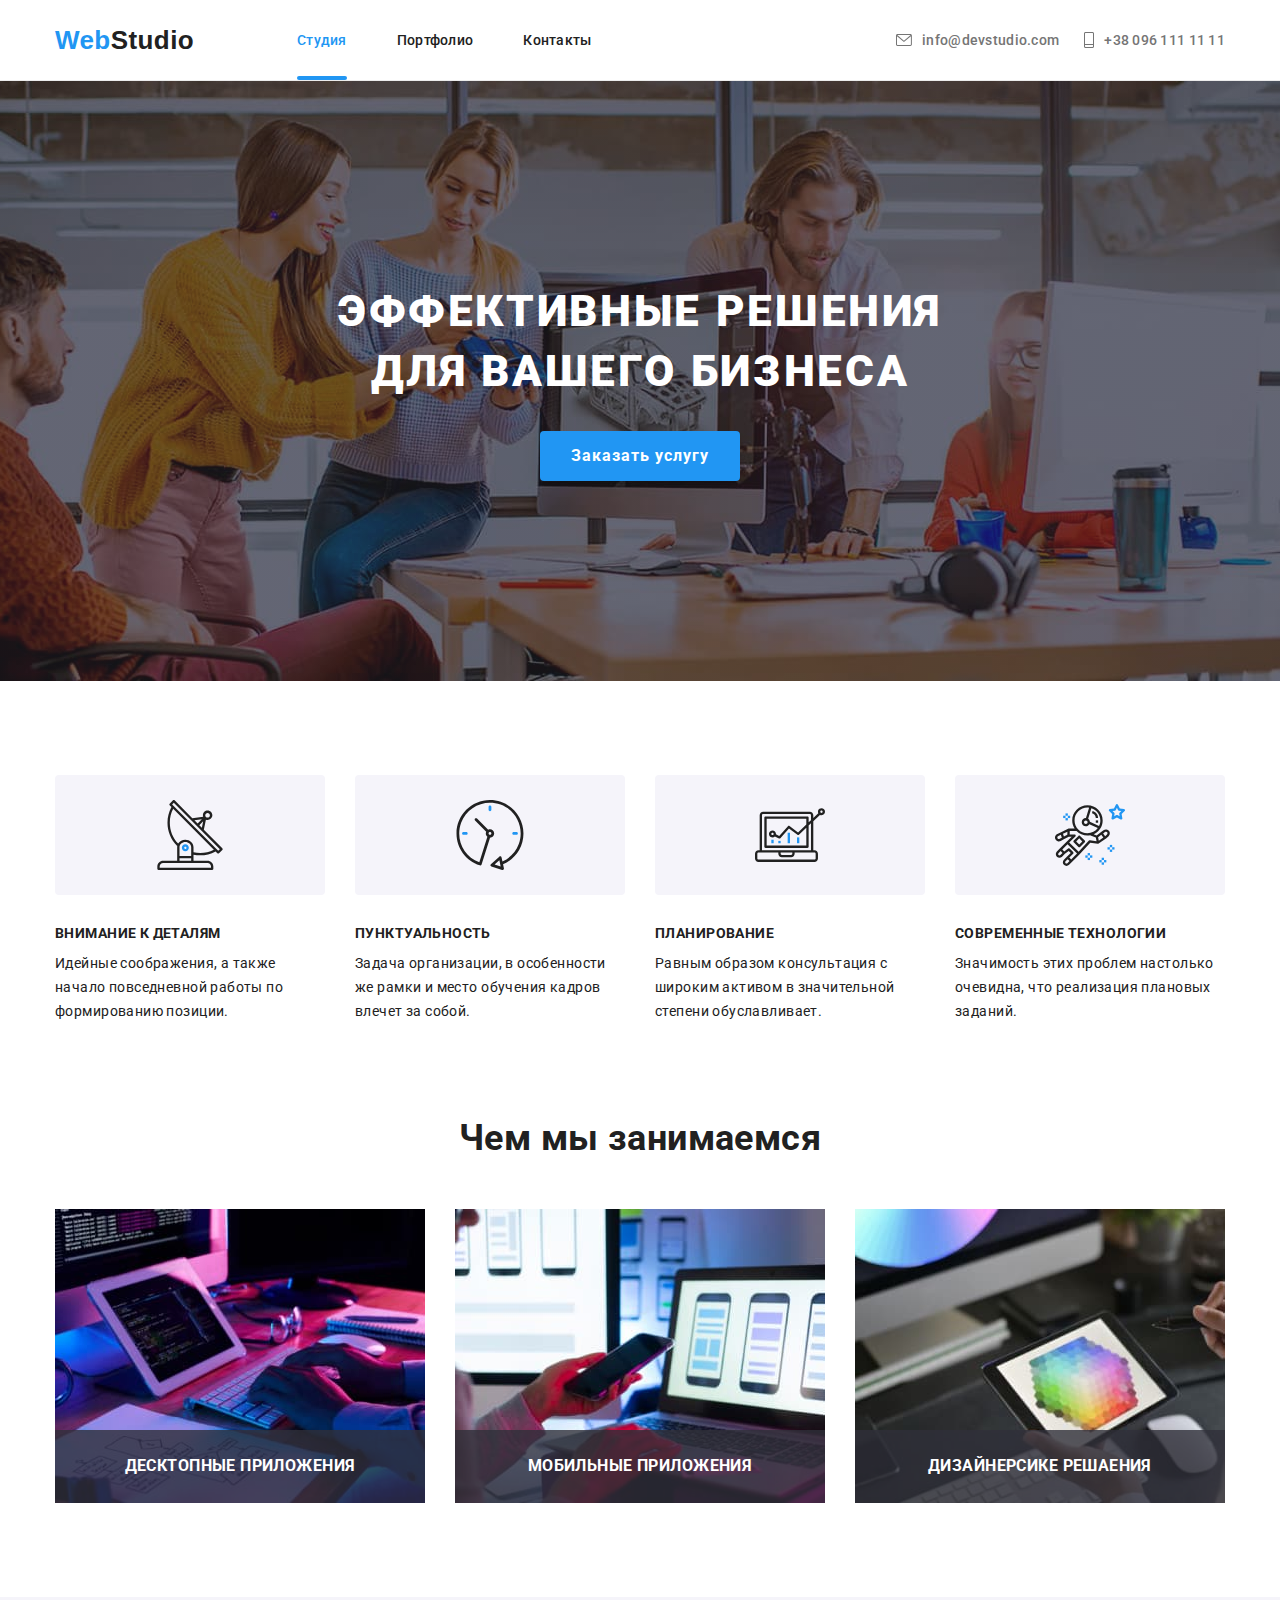
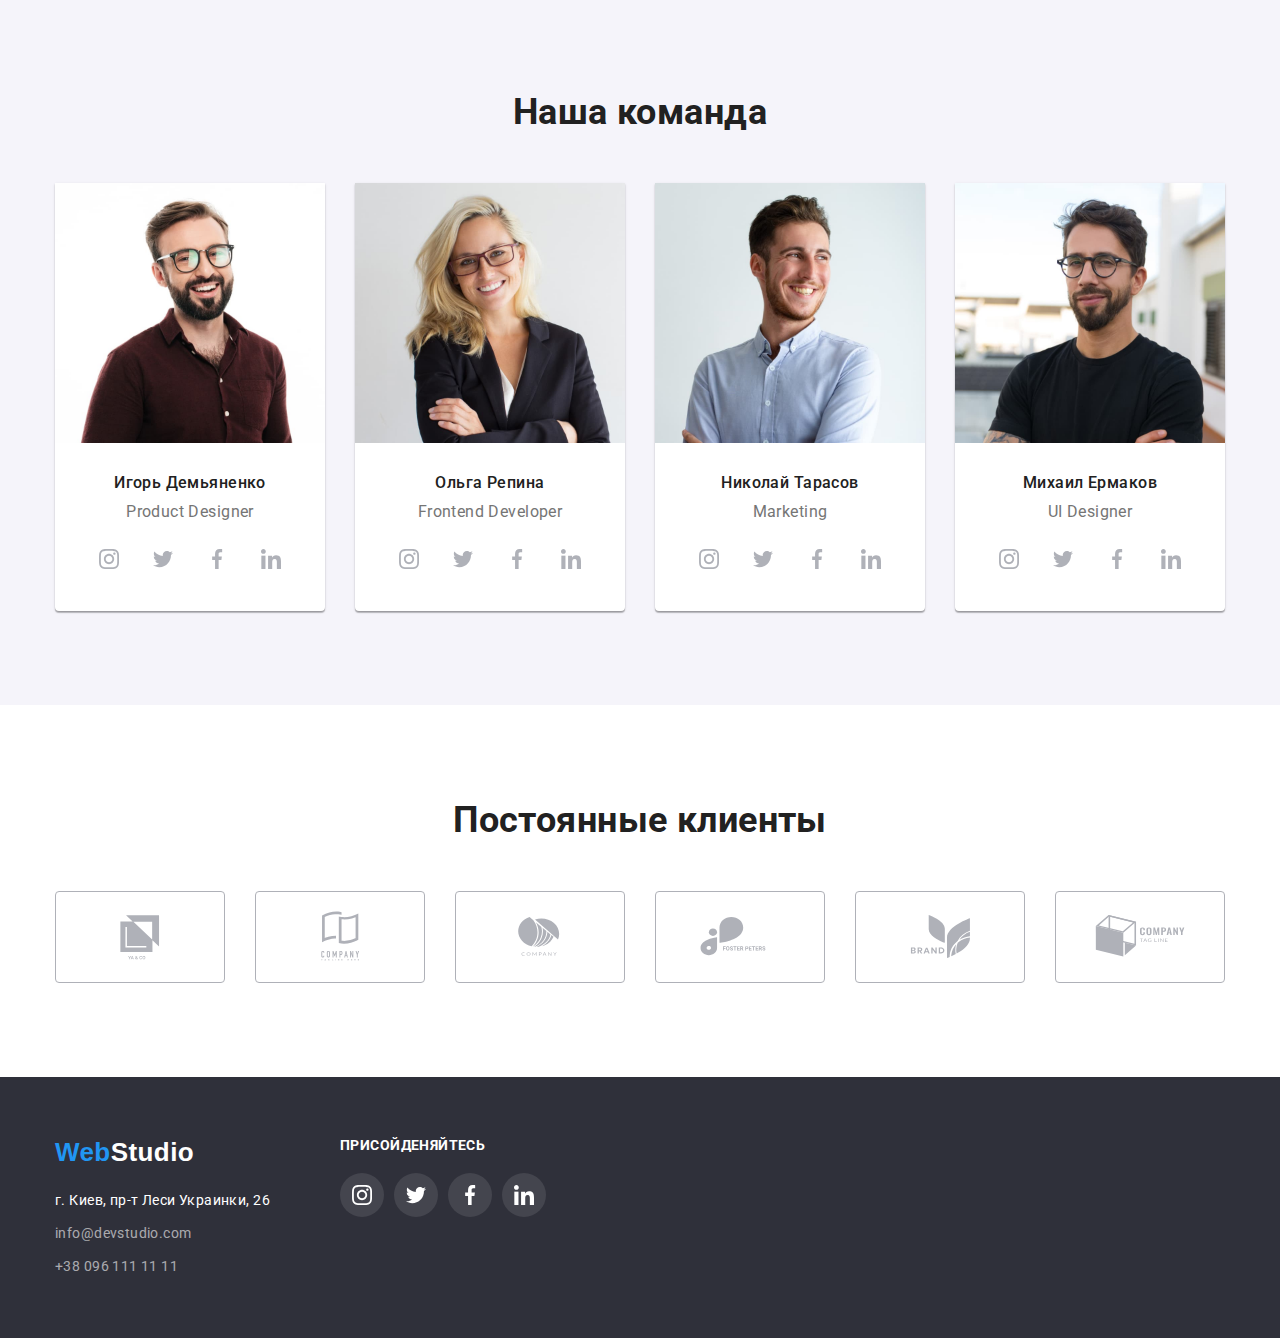
==== index.html @ 555ea658 "Step 1" ====
<!DOCTYPE html>
<html lang="ru">

    <head>
        <meta charset="UTF-8">
        <meta http-equiv="X-UA-Compatible" content="IE=edge">
        <meta name="viewport" content="width=device-width, initial-scale=1.0">
        <link rel="stylesheet" href="css/modern-normalize.css">
        <link rel="stylesheet" href="css/style.css">
        <link rel="preconnect" href="https://fonts.googleapis.com">
        <link rel="preconnect" href="https://fonts.gstatic.com" crossorigin>
        <link
            href="https://fonts.googleapis.com/css2?family=Montserrat:wght@700&family=Roboto:wght@400;500;700;900&display=swap"
            rel="stylesheet">
        <title lang="en">Web Studio</title>
    </head>
    <body class="body">
        <header class="header">
            <div class="container header-box">
                <nav class="nav">
                    <a class="link logo nav-a" href="index.html" lang="en">Web<span class="header-span">Studio</span></a>
                    <ul class="list nav-list">
                        <li class="nav-item">
                            <a class="link current nav-link " href="index.html">Студия</a>
                        </li>
                        <li class="nav-item">
                            <a class="link nav-link " href="portfolio.html">Портфолио</a>
                        </li>
                        <li class="nav-item">
                            <a class="link nav-link " href="#">Контакты</a>
                        </li>
                    </ul>
                </nav>
                <ul class="list header-address">
                    <li class="header-address-item">
                        <a class="link header-contact  " href="mailto:info@devstudio.com">
                            <svg class="icon-mail" width="16" height="12">
                                <use href="images/icons.svg#icon-mail"></use>
                            </svg>
                            info@devstudio.com</a>
                    </li>
                    <li class="header-address-item">
                        <a class="link header-contact " href="tel:+380961111111">
                            <svg class="icon-tel" width="10" height="16">
                                <use href="images/icons.svg#icon-tel"></use>
                            </svg>
                            +38 096 111 11 11</a>
                    </li>
                </ul>
            </div>
        </header>
        <main class="main">
            <section class="hero">
                <div class="container hero-box">
                    <h1 class="hero-title">Эффективные решения для вашего бизнеса</h1>
                    <button class="hero-btn" type="button" data-modal-open>Заказать услугу</button>
                </div>
            </section>
            <section class="benefits">
                <div class="container ">
                    <h2 class="visually-hidden">Преимущества работы с нами</h2>
                    <ul class="list benefits-list">
                        <li class="benefits-item">
                            <div class="benefits-box" >
                                <svg class="benefits-icon" >
                                    <use href="images/icons.svg#icon-antenna-1"></use>
                                </svg>
                            </div>
                            <h3 class="benefits-title">Внимание к деталям</h3>
                            <p class="benefits-text">Идейные соображения, а также начало повседневной работы по формированию
                                позиции.</p>
                        </li>
                        <li class="benefits-item">
                            <div class="benefits-box">
                                <svg class="benefits-icon" >
                                    <use href="images/icons.svg#icon-clock-1"></use>
                                </svg>
                            </div>
                            <h3 class="benefits-title">Пунктуальность</h3>
                            <p class="benefits-text">Задача организации, в особенности же рамки и место обучения кадров влечет за
                                собой.</p>
                        </li>
                        <li class="benefits-item">
                            <div class="benefits-box">
                                <svg class="benefits-icon" >
                                    <use href="images/icons.svg#icon-diagram-1"></use>
                                </svg>
                            </div>
                            <h3 class="benefits-title">Планирование</h3>
                            <p class="benefits-text">Равным образом консультация с широким активом в значительной степени
                                обуславливает.</p>
                        </li>
                        <li class="benefits-item">
                            <div class="benefits-box">
                                <svg class="benefits-icon" >
                                    <use href="images/icons.svg#icon-astronaut-1"></use>
                                </svg>
                            </div>
                            <h3 class="benefits-title">Современные технологии</h3>
                            <p class="benefits-text">Значимость этих проблем настолько очевидна, что реализация плановых заданий.
                            </p>
                        </li>
                    </ul>
                </div>
            </section>
            <section class="about">
                <div class="container">
                    <h2 class="about-title title">Чем мы занимаемся</h2>
                    <ul class="list about-list">
                        <li class="about-item">
                            <img class="about-img" src="images/img.jpg" alt="печать на клавиатуре" width="370">
                            <h3 class="about-list-title">Десктопные приложения</h3>
                        </li>
                        <li class="about-item">
                            <img class="about-img" src="images/img2.jpg" alt="работа в телефоне и ноутбуке" width="370">
                            <h3 class="about-list-title">Мобильные приложения</h3>
                        </li>
                        <li class="about-item">
                            <img class="about-img" src="images/img3.jpg" alt="катинка на планшете" width="370">
                            <h3 class="about-list-title">Дизайнерсике решаения</h3>
                        </li>
                    </ul>
                </div>
            </section>
            <section class="team">
                <div class="container team-box">
                <h2 class="team-title title">Наша команда</h2>
                    <ul class="list team-list">
                        <li class="team-item">
                            <img class="team-img" src="images/img4.jpg" alt="человек" width="270">
                            <div class="team-text">
                                <h3 class="team-list-title">Игорь Демьяненко</h3>
                                <p class="team-list-text" lang="en">Product Designer</p>
                            </div>
                            <ul class="team-contact-list list">
                                <li class="team-contact-item">
                                    <a class="team-contact-link" href="" target="_blank" rel="noreferrer noopener">
                                        <div class="team-contact-box">
                                            <svg class="team-contact-icon">
                                                <use href="images/icons.svg#icon-instagram-2-1"></use>
                                            </svg>
                                        </div>
                                    </a>
                                </li>
                                <li class="team-contact-item">
                                    <a class="team-contact-link" href="" target="_blank" rel="noreferrer noopener">
                                        <div class="team-contact-box">
                                            <svg class="team-contact-icon">
                                                <use href="images/icons.svg#icon-twitter-1"></use>
                                            </svg>
                                        </div>
                                    </a>
                                </li>
                                <li class="team-contact-item">
                                    <a class="team-contact-link" href="" target="_blank" rel="noreferrer noopener">
                                        <div class="team-contact-box">
                                            <svg class="team-contact-icon">
                                                <use href="images/icons.svg#icon-facebook-1"></use>
                                            </svg>
                                        </div>
                                    </a>
                                </li>
                                <li class="team-contact-item">
                                    <a class="team-contact-link" href="" target="_blank" rel="noreferrer noopener">
                                        <div class="team-contact-box">
                                            <svg class="team-contact-icon">
                                                <use href="images/icons.svg#icon-linkedin-1"></use>
                                            </svg>
                                        </div>
                                    </a>
                                </li>
                            </ul>
                        </li>
                        <li class="team-item">
                            <img class="team-img" src="images/img5.jpg" alt="человек" width="270">
                            <div class="team-text">
                                <h3 class="team-list-title">Ольга Репина</h3>
                                <p class="team-list-text" lang="en">Frontend Developer</p>
                            </div>
                            <ul class="team-contact-list list">
                                <li class="team-contact-item">
                                    <a class="team-contact-link" href="" target="_blank" rel="noreferrer noopener">
                                        <div class="team-contact-box">
                                            <svg class="team-contact-icon">
                                                <use href="images/icons.svg#icon-instagram-2-1"></use>
                                            </svg>
                                        </div>
                                    </a>
                                </li>
                                <li class="team-contact-item">
                                    <a class="team-contact-link" href="" target="_blank" rel="noreferrer noopener">
                                        <div class="team-contact-box">
                                            <svg class="team-contact-icon">
                                                <use href="images/icons.svg#icon-twitter-1"></use>
                                            </svg>
                                        </div>
                                    </a>
                                </li>
                                <li class="team-contact-item">
                                    <a class="team-contact-link" href="" target="_blank" rel="noreferrer noopener">
                                        <div class="team-contact-box">
                                            <svg class="team-contact-icon">
                                                <use href="images/icons.svg#icon-facebook-1"></use>
                                            </svg>
                                        </div>
                                    </a>
                                </li>
                                <li class="team-contact-item">
                                    <a class="team-contact-link" href="" target="_blank" rel="noreferrer noopener">
                                        <div class="team-contact-box">
                                            <svg class="team-contact-icon">
                                                <use href="images/icons.svg#icon-linkedin-1"></use>
                                            </svg>
                                        </div>
                                    </a>
                                </li>
                            </ul>
                        </li>
                        <li class="team-item">
                            <img class="team-img" src="images/img6.jpg" alt="человек" width="270"> 
                            <div class="team-text">
                                <h3 class="team-list-title">Николай Тарасов</h3>
                                <p class="team-list-text" lang="en">Marketing</p>
                            </div>
                            <ul class="team-contact-list list">
                                <li class="team-contact-item">
                                    <a class="team-contact-link" href="" target="_blank" rel="noreferrer noopener">
                                        <div class="team-contact-box">
                                            <svg class="team-contact-icon">
                                                <use href="images/icons.svg#icon-instagram-2-1"></use>
                                            </svg>
                                        </div>
                                    </a>
                                </li>
                                <li class="team-contact-item">
                                    <a class="team-contact-link" href="" target="_blank" rel="noreferrer noopener">
                                        <div class="team-contact-box">
                                            <svg class="team-contact-icon">
                                                <use href="images/icons.svg#icon-twitter-1"></use>
                                            </svg>
                                        </div>
                                    </a>
                                </li>
                                <li class="team-contact-item">
                                    <a class="team-contact-link" href="" target="_blank" rel="noreferrer noopener">
                                        <div class="team-contact-box">
                                            <svg class="team-contact-icon">
                                                <use href="images/icons.svg#icon-facebook-1"></use>
                                            </svg>
                                        </div>
                                    </a>
                                </li>
                                <li class="team-contact-item">
                                    <a class="team-contact-link" href="" target="_blank" rel="noreferrer noopener">
                                        <div class="team-contact-box">
                                            <svg class="team-contact-icon">
                                                <use href="images/icons.svg#icon-linkedin-1"></use>
                                            </svg>
                                        </div>
                                    </a>
                                </li>
                            </ul>
                        </li>
                        <li class="team-item">
                            <img class="team-img" src="images/img7.jpg" alt="человек" width="270">
                            <div class="team-text">
                                <h3 class="team-list-title">Михаил Ермаков</h3>
                                <p class="team-list-text" lang="en">UI Designer</p>
                            </div>
                            <ul class="team-contact-list list">
                                <li class="team-contact-item">
                                    <a class="team-contact-link" href="" target="_blank" rel="noreferrer noopener">
                                        <div class="team-contact-box">
                                            <svg class="team-contact-icon">
                                                <use href="images/icons.svg#icon-instagram-2-1"></use>
                                            </svg>
                                        </div>
                                    </a>
                                </li>
                                <li class="team-contact-item">
                                    <a class="team-contact-link" href="" target="_blank" rel="noreferrer noopener">
                                        <div class="team-contact-box">
                                            <svg class="team-contact-icon">
                                                <use href="images/icons.svg#icon-twitter-1"></use>
                                            </svg>
                                        </div>
                                    </a>
                                </li>
                                <li class="team-contact-item">
                                    <a class="team-contact-link" href="" target="_blank" rel="noreferrer noopener">
                                        <div class="team-contact-box">
                                            <svg class="team-contact-icon">
                                                <use href="images/icons.svg#icon-facebook-1"></use>
                                            </svg>
                                        </div>
                                    </a>
                                </li>
                                <li class="team-contact-item">
                                    <a class="team-contact-link" href="" target="_blank" rel="noreferrer noopener">
                                        <div class="team-contact-box">
                                            <svg class="team-contact-icon">
                                                <use href="images/icons.svg#icon-linkedin-1"></use>
                                            </svg>
                                        </div>
                                    </a>
                                </li>
                            </ul>
                        </li>
                    </ul>
                </div>
            </section>
            <section class="clients">
                <div class="container clients-box">
                    <h2 class="clients-title title">Постоянные клиенты</h2>
                    <ul class="clients-list list">
                        <li class="clients-item">
                            <a class="clients-link" href="" target="_blank" rel="noreferrer noopener">
                                <div class="clients-list-box">
                                    <svg class="clients-icon">
                                        <use href="images/icons.svg#icon-Client-1"></use>
                                    </svg>
                                </div>
                            </a>
                        </li>
                        <li class="clients-item">
                            <a class="clients-link" href="" target="_blank" rel="noreferrer noopener">
                                <div class="clients-list-box">
                                    <svg class="clients-icon">
                                        <use href="images/icons.svg#icon-Client-2"></use>
                                    </svg>
                                </div>
                            </a>
                        </li>
                        <li class="clients-item">
                            <a class="clients-link" href="" target="_blank" rel="noreferrer noopener">
                                <div class="clients-list-box">
                                    <svg class="clients-icon">
                                        <use href="images/icons.svg#icon-Client-3"></use>
                                    </svg>
                                </div>
                            </a>
                        </li>
                        <li class="clients-item">
                            <a class="clients-link" href="" target="_blank" rel="noreferrer noopener">
                                <div class="clients-list-box">
                                    <svg class="clients-icon">
                                        <use href="images/icons.svg#icon-Client-4"></use>
                                    </svg>
                                </div>
                            </a>
                        </li>
                        <li class="clients-item">
                            <a class="clients-link" href="" target="_blank" rel="noreferrer noopener">
                                <div class="clients-list-box">
                                    <svg class="clients-icon">
                                        <use href="images/icons.svg#icon-Client-5"></use>
                                    </svg>
                                </div>
                            </a>
                        </li>
                        <li class="clients-item">
                            <a class="clients-link" href="" target="_blank" rel="noreferrer noopener">
                                <div class="clients-list-box">
                                    <svg class="clients-icon">
                                        <use href="images/icons.svg#icon-Client-6"></use>
                                    </svg>
                                </div>
                            </a>
                        </li>
                    </ul>
                </div>
            </section>
        </main>
        <footer class="footer">
            <div class="container footer-box">
                <div class="social-box">
                    <h2 class="social-title">Присойденяйтесь</h2>
                    <ul class="social-list list">
                        <li class="social-item">
                            <a href="" class="social-link" target="_blank" rel="noreferrer noopener">
                                <div class="social-icon-box">
                                    <svg class="social-icon">
                                        <use href="images/icons.svg#icon-instagram-2-1"></use>
                                    </svg>
                                </div>
                            </a>
                        </li>
                        <li class="social-item">
                            <a href="" class="social-link" target="_blank" rel="noreferrer noopener">
                                <div class="social-icon-box">
                                    <svg class="social-icon">
                                        <use href="images/icons.svg#icon-twitter-1"></use>
                                    </svg>
                                </div>
                            </a>
                        </li>
                        <li class="social-item">
                            <a href="" class="social-link" target="_blank" rel="noreferrer noopener">
                                <div class="social-icon-box">
                                    <svg class="social-icon">
                                        <use href="images/icons.svg#icon-facebook-1"></use>
                                    </svg>
                                </div>
                            </a>
                        </li>
                        <li class="social-item">
                            <a href="" class="social-link" target="_blank" rel="noreferrer noopener">
                                <div class="social-icon-box">
                                    <svg class="social-icon">
                                        <use href="images/icons.svg#icon-linkedin-1"></use>
                                    </svg>
                                </div>
                            </a>
                        </li>
                    </ul>
                </div>
                <div class="address-box">
                    <a class="link logo footer-a" href="index.html" lang="en">Web<span class="footer-span">Studio</span></a>
                    <address class="address">
                        <ul class="list address-list">
                            <li class="address-item"><a class="link address-link"
                                    href="https://www.google.com/maps/place/%D0%B1%D1%83%D0%BB.+%D0%9B%D0%B5%D1%81%D0%B8+%D0%A3%D0%BA%D1%80%D0%B0%D0%B8%D0%BD%D0%BA%D0%B8,+26,+%D0%9A%D0%B8%D0%B5%D0%B2,+02000/@50.4265807,30.5361971,17z/data=!4m13!1m7!3m6!1s0x40d4cf0e033ecbe9:0x57a4dffefec77da0!2z0LHRg9C7LiDQm9C10YHQuCDQo9C60YDQsNC40L3QutC4LCAyNiwg0JrQuNC10LIsIDAyMDAw!3b1!8m2!3d50.4265807!4d30.5383858!3m4!1s0x40d4cf0e033ecbe9:0x57a4dffefec77da0!8m2!3d50.4265807!4d30.5383858"
                                    target="_blank" rel="noreferrer noopener">г. Киев, пр-т Леси Украинки, 26</a></li>
                            <li class="address-item"><a class="link address-contact" href="mailto:info@devstudio.com">info@devstudio.com</a>
                            </li>
                            <li class="address-item"><a class="link address-contact" href="tel:+380961111111">+38 096 111 11 11</a></li>
                        </ul>
                    </address>
                </div>
            </div>
        </footer>
        <div class="backdrop is-hidden" data-modal>
            <div class="modal">
                <button class="modal-btn" data-modal-close>
                    <svg class="modal-icon-close">
                        <use href="images/icons.svg#icon-model-close"></use>
                    </svg>
                </button>
                <p class="modal-title">Оставьте свои данные, мы вам перезвоним</p>
                <form>
                    <label class="form-name">
                        Имя
                        <input class="form-input" type="text">
                    </label>
                    <label class="form-name">
                        Телефон
                        <input class="form-input" type="text">
                    </label>
                    <label class="form-name">
                        Почта
                        <input class="form-input" type="text">
                    </label>
                    <label class="form-name">
                        Комментарий
                        <textarea class="form-textarea"></textarea>
                    </label>
                    <label class="form-checkbox">
                        <input class="form-input-checkbox" type="checkbox" name="hobby" value="music" checked />
                        Соглашаюсь с рассылкой и принимаю <a class="form-link link" href="">Условия договора</a>
                    </label>
                    <div class="form-btn-box" >
                        <button class="form-btn" type="submit">Отправить</button>
                    </div>
                </form>
            </div>
        </div>
        <script src="./js/modal.js"></script>
    </body>
</html>
---- css/style.css ----
:root {
  --brand-color: #2196f3;
  --first-color: #ffffff;
  --second-color: #757575;
  --third-color: #212121;
  --icon-color: #afb1b8;
  --bg-color: #f5f4fa;
  --btn-hover: #188ce8;
}
body {
  font-family: 'Roboto', sans-serif;
  color: var(--third-color);
  font-size: 14px;
  font-weight: normal;
  letter-spacing: 0.03em;
}
body::-webkit-scrollbar {
  width: 10px;
}

body::-webkit-scrollbar-track {
  box-shadow: inset 0 0 6px rgba(0, 0, 0, 0.8);
}

body::-webkit-scrollbar-thumb {
  background-color: var(--second-color);
  outline: 1px solid var(--second-color);
}
p,
h1,
h2,
h3,
h4,
h5,
h6 {
  margin: 0;
}
ul {
  margin: 0;
  padding: 0;
}
img {
  display: block;
}
button {
  cursor: pointer;
}
.link {
  text-decoration: none;
}
.list {
  list-style: none;
}
.container {
  width: 1200px;
  padding-left: 15px;
  padding-right: 15px;
  margin: 0 auto;
}
.visually-hidden {
  position: absolute;
  white-space: nowrap;
  width: 1px;
  height: 1px;
  overflow: hidden;
  border: 0;
  padding: 0;
  clip: rect(0 0 0 0);
  clip-path: inset(50%);
  margin: -1px;
}
.logo {
  font-family: 'Raleway', sans-serif;
  font-style: normal;
  font-weight: bold;
  font-size: 26px;
  line-height: calc(31 / 26);
  color: var(--brand-color);
}
.title {
  font-size: 36px;
  line-height: calc(42 / 36);
  text-align: center;
}

/*--------------BACKDROP------------*/
.backdrop {
  width: 100vw;
  height: 100vh;
  background: rgba(0, 0, 0, 0.2);
  position: fixed;
  top: 0;
  transition: opacity 666ms 250ms, visibility 666ms 250ms;
}
.modal {
  width: 528px;
  min-height: 581px;
  background: #ffffff;
  box-shadow: 0px 1px 3px rgba(0, 0, 0, 0.12), 0px 1px 1px rgba(0, 0, 0, 0.14),
    0px 2px 1px rgba(0, 0, 0, 0.2);
  border-radius: 4px;
  position: absolute;
  top: 50%;
  left: 50%;
  transform: translate(-50%, -50%) scale(1) rotate(0);
  transition-property: transform babackground;
  transition-duration: 500ms;
  transition-delay: 250ms;
  padding: 40px;
}
.backdrop.is-hidden .modal {
  transform: translate(-50%, -250%) scale(0.3) rotate(90deg);
  background: var(--brand-color);
}
.modal-btn {
  background-color: transparent;
  border: 1px solid rgba(0, 0, 0, 0.1);
  box-sizing: border-box;
  width: 30px;
  height: 30px;
  border-radius: 50%;
  position: absolute;
  top: 8px;
  right: 8px;
  display: flex;
  justify-content: center;
  align-items: center;
}
.modal-icon-close {
  height: 18px;
  width: 18px;
}
.is-hidden {
  visibility: hidden;
  opacity: 0;
  pointer-events: none;
}
.modal-title {
  font-weight: bold;
  font-size: 20px;
  line-height: calc(23 / 20);
  text-align: center;
  color: var(--third-color);
  margin-bottom: 12px;
}
.form-input {
  width: 100%;
  height: 40px;
  margin-bottom: 10px;
  border: 1px solid rgba(33, 33, 33, 0.2);
  box-sizing: border-box;
  border-radius: 4px;
}
.form-textarea {
  border: 1px solid rgba(33, 33, 33, 0.2);
  box-sizing: border-box;
  border-radius: 4px;
  width: 100%;
  height: 120px;
  padding: 12px 16px;
  margin-bottom: 20px;
}
.form-name {
  font-size: 12px;
  line-height: calc(14 / 12);
  letter-spacing: 0.01em;
  color: var(--second-color);
}
.form-checkbox {
  font-size: 14px;
  line-height: calc(24 / 14);
  color: var(--second-color);
  display: flex;
  justify-content: center;
  align-items: center;
}
.form-input-checkbox {
  width: 16px;
  height: 15px;
  margin-right: 9px;
}
.form-link {
  color: var(--brand-color);
  margin-left: 5px;
  text-decoration: underline;
}
.form-btn-box {
  display: flex;
  justify-content: center;
  margin-top: 30px;
}
.form-btn {
  background: var(--brand-color);
  box-shadow: 0px 4px 4px rgba(0, 0, 0, 0.15);
  border-radius: 4px;
  font-weight: bold;
  font-size: 16px;
  line-height: calc(30 / 16);
  letter-spacing: 0.06em;
  color: var(--first-color);
  width: 200px;
  height: 50px;
  border: none;
  transition: box-shadow 250ms cubic-bezier(0.4, 0, 0.2, 1),
    background 250ms cubic-bezier(0.4, 0, 0.2, 1);
}
.form-btn:hover,
.form-btn:focus {
  background: var(--btn-hover);
}
/*---------------HEADER--------------*/
.header {
  border-bottom: 1px solid #ececec;
}
.header-box {
  display: flex;
  justify-content: space-between;
}
.nav {
  display: flex;
  align-items: center;
}
.nav-a {
  padding: 24px 78px 24px 0;
}
.header-span {
  color: var(--third-color);
}
.nav-list {
  display: flex;
}
.nav-link {
  color: inherit;
  font-weight: 500;
  line-height: calc(16 / 14);
  letter-spacing: 0.02em;
  padding: 32px 25px;
  transition: color 250ms cubic-bezier(0.4, 0, 0.2, 1);
}
.nav-link:focus,
.nav-link:hover {
  color: var(--brand-color);
}
.header-address {
  display: flex;
  align-items: center;
}
.header-contact {
  font-weight: 500;
  line-height: calc(16 / 14);
  letter-spacing: 0.02em;
  color: var(--second-color);
  padding: 32px 25px;
  display: flex;
  align-items: center;
  transition: color 250ms cubic-bezier(0.4, 0, 0.2, 1);
}
.header-contact:last-child {
  padding: 32px 0 32px 25px;
}
.header-contact:hover,
.header-contact:focus {
  color: var(--brand-color);
}
.icon-tel,
.icon-mail {
  fill: currentColor;
  margin-right: 10px;
}
.current {
  position: relative;
  color: var(--brand-color);
}
.current::after {
  content: '';
  position: absolute;
  height: 4px;
  width: calc(100% - 50px);
  background: var(--brand-color);
  left: 25px;
  bottom: 0;
  border-radius: 2px;
}

/*-------------address------------*/
.footer {
  background: #2f303a;
}
.footer-box {
  display: flex;
  padding-top: 60px;
  padding-bottom: 60px;
  flex-direction: row-reverse;
  justify-content: flex-end;
}
.address-box {
  display: flex;
  flex-direction: column;
  margin-right: 70px;
}
.footer-span {
  color: var(--first-color);
}
.address-item:not(:last-child) {
  margin-bottom: 9px;
}
.address-item:first-child {
  margin-top: 20px;
}
.address-link {
  font-family: inherit;
  font-style: normal;
  line-height: calc(24 / 14);
  color: var(--first-color);
}
.address-contact {
  font-family: Roboto;
  font-style: normal;
  line-height: calc(24 / 14);
  color: rgba(255, 255, 255, 0.6);
}
.social-title {
  font-size: 14px;
  line-height: calc(16 / 14);
  text-transform: uppercase;
  color: var(--first-color);
  margin-bottom: 20px;
}
.social-list {
  display: flex;
}
.social-item:not(:last-child) {
  margin-right: 10px;
}
.social-link {
  background-color: rgba(255, 255, 255, 0.1);
  transition: background 250ms cubic-bezier(0.4, 0, 0.2, 1);
}
.social-link:hover,
.social-link:focus {
  background-color: var(--brand-color);
}
.social-icon-box {
  height: 44px;
  width: 44px;
  border-radius: 50%;
  background-color: inherit;
  display: flex;
  justify-content: center;
  align-items: center;
}
.social-icon {
  height: 20px;
  width: 20px;
  fill: var(--first-color);
}
/*---------------INDEX.HTML-----*/

/*---------------Hero-----*/
.hero {
  background-color: #e5e5e5;
  background-image: linear-gradient(rgba(47, 48, 58, 0.4), rgba(47, 48, 58, 0.4)),
    url('../images/hero-bg.jpg');
  background-repeat: no-repeat;
  background-position: center;
  background-size: cover;
  max-width: 1600px;
  margin: 0 auto;
}
.hero-box {
  display: flex;
  flex-direction: column;
  justify-content: center;
  align-items: center;
  padding-top: 200px;
  padding-bottom: 200px;
}
.hero-title {
  font-weight: 900;
  font-size: 44px;
  line-height: calc(60 / 44);
  text-align: center;
  letter-spacing: 0.06em;
  text-transform: uppercase;
  color: var(--first-color);
  width: 700px;
  height: 120px;
  margin-bottom: 30px;
}
.hero-btn {
  background: var(--brand-color);
  box-shadow: 0px 4px 4px rgba(0, 0, 0, 0.15);
  border-radius: 4px;
  font-weight: bold;
  font-size: 16px;
  line-height: calc(30 / 16);
  letter-spacing: 0.06em;
  color: var(--first-color);
  width: 200px;
  height: 50px;
  border: none;
  transition: box-shadow 250ms cubic-bezier(0.4, 0, 0.2, 1),
    background 250ms cubic-bezier(0.4, 0, 0.2, 1);
}
.hero-btn:hover,
.hero-btn:focus {
  background: var(--btn-hover);
}

/*---------------benefits-----*/
.benefits-list {
  display: flex;
  flex-wrap: wrap;
  padding-top: 94px;
  margin-left: -30px;
  padding-bottom: 94px;
}
.benefits-box {
  height: 120px;
  background-color: var(--bg-color);
  border-radius: 4px;
  flex-basis: calc(100% / 4 - 30px);
  display: flex;
  justify-content: center;
  align-items: center;
  margin-bottom: 30px;
}
.benefits-icon {
  width: 70px;
  height: 70px;
}
.benefits-item {
  margin-left: 30px;
  flex-basis: calc(100% / 4 - 30px);
}
.benefits-title {
  font-size: 14px;
  line-height: calc(16 / 14);
  text-transform: uppercase;
  margin-bottom: 10px;
}
.benefits-text {
  line-height: calc(24 / 14);
}

/*---------------about-----*/
.about-list {
  display: flex;
  flex-wrap: wrap;
  margin-left: -30px;
}
.about-item {
  margin-left: 30px;
  flex-basis: calc(100% / 3 - 30px);
  margin-top: 50px;
  margin-bottom: 94px;
  position: relative;
}
.about-list-title {
  line-height: calc(16 / 14);
  text-align: center;
  text-transform: uppercase;
  color: var(--first-color);
  background: rgba(47, 48, 58, 0.8);
  padding: 27px;
  width: 100%;
  position: absolute;
  bottom: 0;
}
/*---------------team-----*/
.team {
  background: var(--bg-color);
}
.team-box {
  padding: 94px 15px;
}
.team-list {
  display: flex;
  flex-wrap: wrap;
  margin-left: -30px;
}
.team-item {
  background: var(--first-color);
  box-shadow: 0px 1px 3px rgba(0, 0, 0, 0.12), 0px 1px 1px rgba(0, 0, 0, 0.14),
    0px 2px 1px rgba(0, 0, 0, 0.2);
  border-radius: 0px 0px 4px 4px;
  flex-basis: calc(100% / 4 - 30px);
  margin-top: 50px;
  margin-left: 30px;
}
.team-text {
  margin-top: 30px;
  margin-bottom: 16px;
}
.team-list-title {
  font-weight: 500;
  font-size: 16px;
  line-height: calc(19 / 16);
  text-align: center;
  margin-bottom: 10px;
}
.team-list-text {
  font-size: 16px;
  line-height: calc(19 / 16);
  text-align: center;
  color: var(--second-color);
}
.team-contact-list {
  display: flex;
  justify-content: center;
  align-items: center;
  margin-bottom: 30px;
}
.team-contact-link {
  background: var(--first-color);
  color: var(--icon-color);
  transition: color 250ms cubic-bezier(0.4, 0, 0.2, 1),
    background 250ms cubic-bezier(0.4, 0, 0.2, 1);
}
.team-contact-link:hover,
.team-contact-link:focus {
  color: var(--first-color);
  background-color: var(--brand-color);
}
.team-contact-item:not(:last-child) {
  margin-right: 10px;
}
.team-contact-box {
  height: 44px;
  width: 44px;
  border-radius: 50%;
  background-color: inherit;
  color: inherit;
  display: flex;
  justify-content: center;
  align-items: center;
}
.team-contact-icon {
  height: 20px;
  width: 20px;
  fill: currentColor;
}
/*--------------Clients-----------*/
.clients-box {
  padding: 94px 15px;
}
.clients-list {
  display: flex;
  justify-content: center;
  align-items: center;
  flex-wrap: wrap;
  margin-top: 50px;
}
.clients-item:not(:last-child) {
  margin-right: 30px;
}
.clients-link {
  color: var(--icon-color);
  transition: color 250ms cubic-bezier(0.4, 0, 0.2, 1);
}
.clients-link:focus,
.clients-link:hover {
  color: var(--brand-color);
}
.clients-list-box {
  height: 92px;
  width: 170px;
  border: 1px solid currentColor;
  box-sizing: border-box;
  border-radius: 4px;
  display: flex;
  justify-content: center;
  align-items: center;
}
.clients-icon {
  height: 160px;
  width: 160px;
  fill: currentColor;
}
/*---------------PORTFOLIO.HTML-----*/

/*---------------Hero-----*/
.search-list {
  display: flex;
  padding: 94px 0 50px 0;
  justify-content: center;
}
.search-item:not(:last-child) {
  margin-right: 8px;
}
.search-btn {
  background: var(--bg-color);
  border-radius: 4px;
  font-weight: 500;
  font-size: 16px;
  line-height: calc(26 / 16);
  text-align: center;
  border: none;
  padding: 6px 22px;
  transition: color 250ms cubic-bezier(0.4, 0, 0.2, 1),
    box-shadow 250ms cubic-bezier(0.4, 0, 0.2, 1), background 250ms cubic-bezier(0.4, 0, 0.2, 1);
}
.search-btn:hover,
.search-btn:focus {
  background: var(--brand-color);
  box-shadow: 0px 3px 1px rgba(0, 0, 0, 0.1), 0px 1px 2px rgba(0, 0, 0, 0.08),
    0px 2px 2px rgba(0, 0, 0, 0.12);
  color: var(--first-color);
}
.product-list {
  display: flex;
  flex-wrap: wrap;
  margin-left: -30px;
  margin-top: -30px;
  padding-bottom: 94px;
}
.product-item {
  flex-basis: calc(100% / 3 - 30px);
  margin-top: 30px;
  margin-left: 30px;
}
.product-link {
  transition: box-shadow 250ms cubic-bezier(0.4, 0, 0.2, 1);
}
.product-link:hover,
.product-link:focus {
  box-shadow: 0px 1px 1px rgba(0, 0, 0, 0.12), 0px 4px 4px rgba(0, 0, 0, 0.06),
    1px 4px 6px rgba(0, 0, 0, 0.16);
}
.product-box-shadow {
  box-shadow: inherit;
}
.product-title-box {
  border-bottom: 1px solid #eeeeee;
  border-right: 1px solid #eeeeee;
  border-left: 1px solid #eeeeee;
  box-sizing: content-box;
  padding: 20px 24px 19px 24px;
}
.product-title {
  font-size: 18px;
  line-height: calc(36 / 18);
  letter-spacing: 0.06em;
  margin-bottom: 4px;
  color: var(--third-color);
}
.product-post-title {
  font-size: 16px;
  line-height: calc(30 / 16);
  color: var(--second-color);
}
.product-description-box {
  position: relative;
  overflow: hidden;
}
.product-description {
  position: absolute;
  top: 0;
  padding: 24px 24px;
  height: 100%;
  width: 100%;
  overflow: auto;
  background-color: rgba(33, 150, 243, 0.9);
  display: flex;
  justify-content: center;
  transform: translateY(100%);
  transition: transform 250ms cubic-bezier(0.4, 0, 0.2, 1);
}
.product-description-text {
  font-size: 18px;
  line-height: calc(28 / 18);
  color: var(--first-color);
}
.product-link:hover .product-description {
  transform: translateY(0);
}
.product-description::-webkit-scrollbar {
  width: 10px;
}

.product-description::-webkit-scrollbar-track {
  box-shadow: inset 0 0 6px rgba(0, 0, 0, 0.8);
}

.product-description::-webkit-scrollbar-thumb {
  background-color: var(--brand-color);
  outline: 1px solid var(--second-color);
}
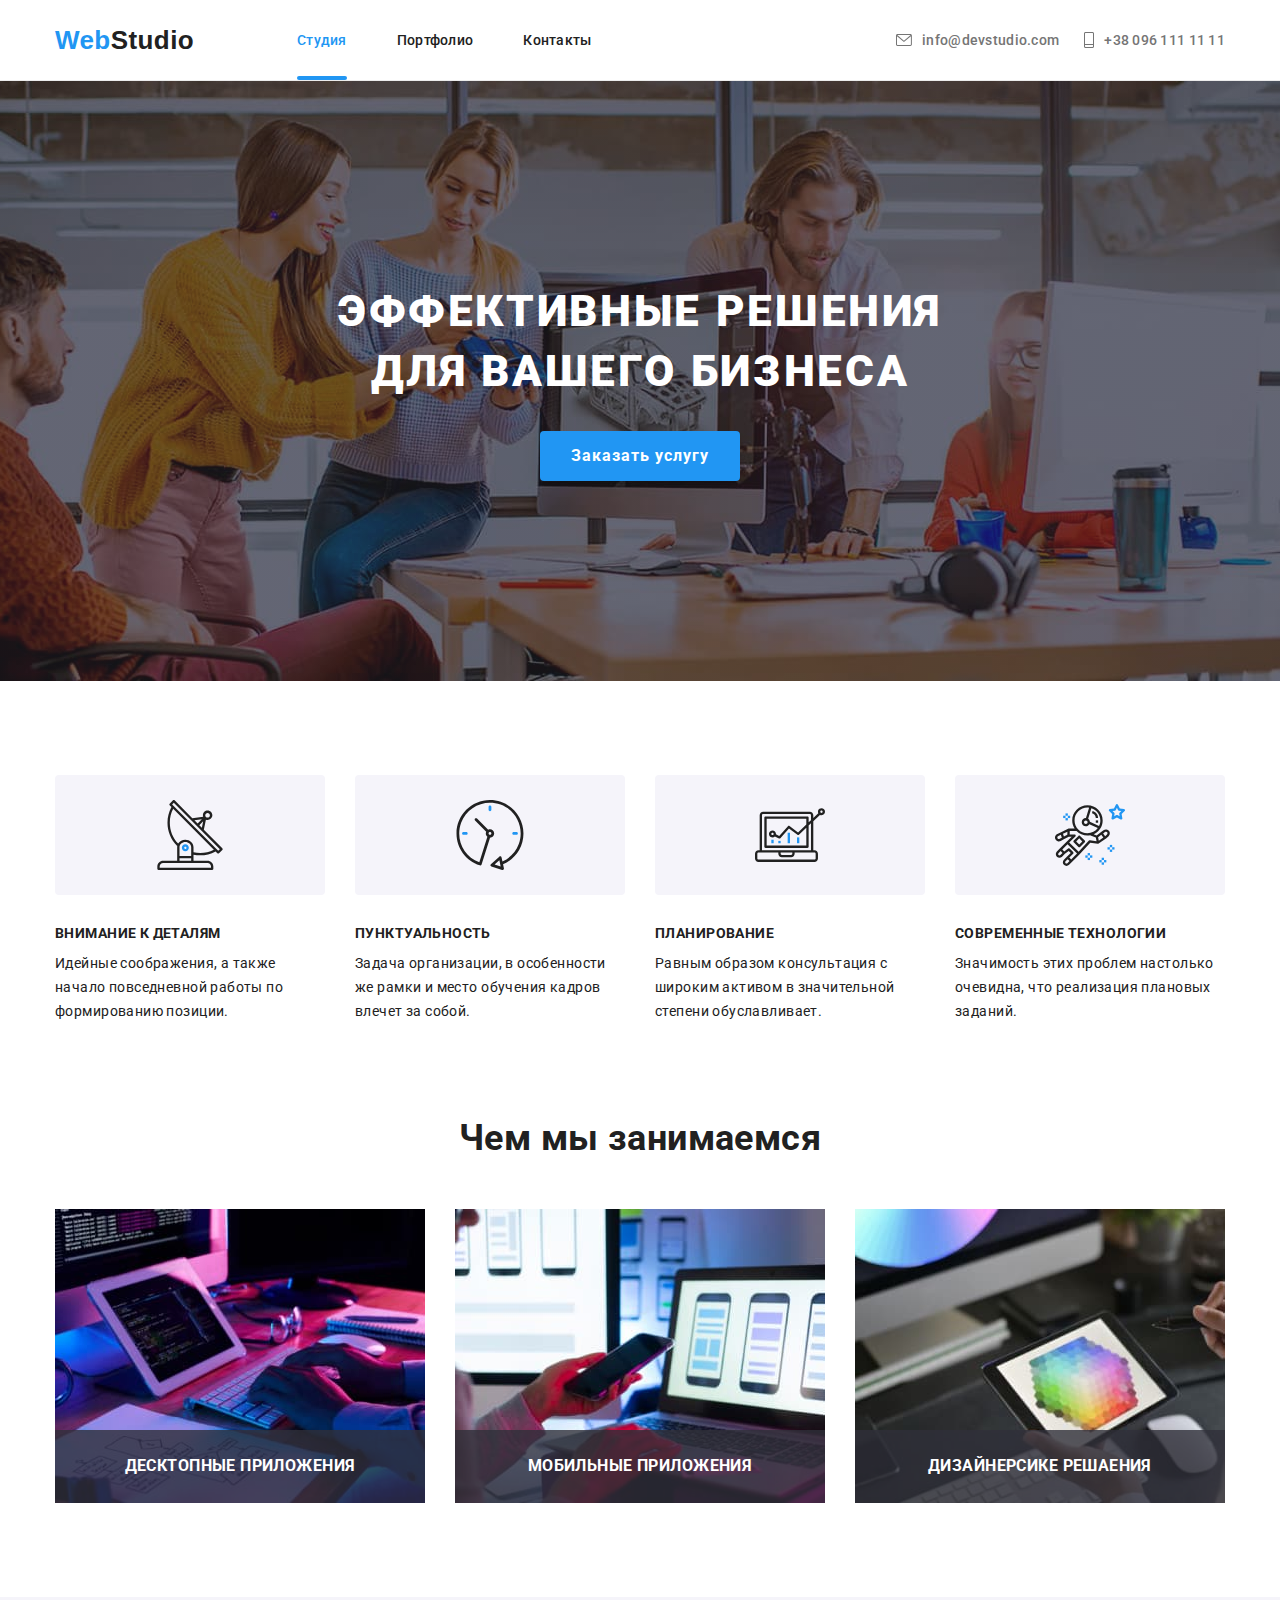
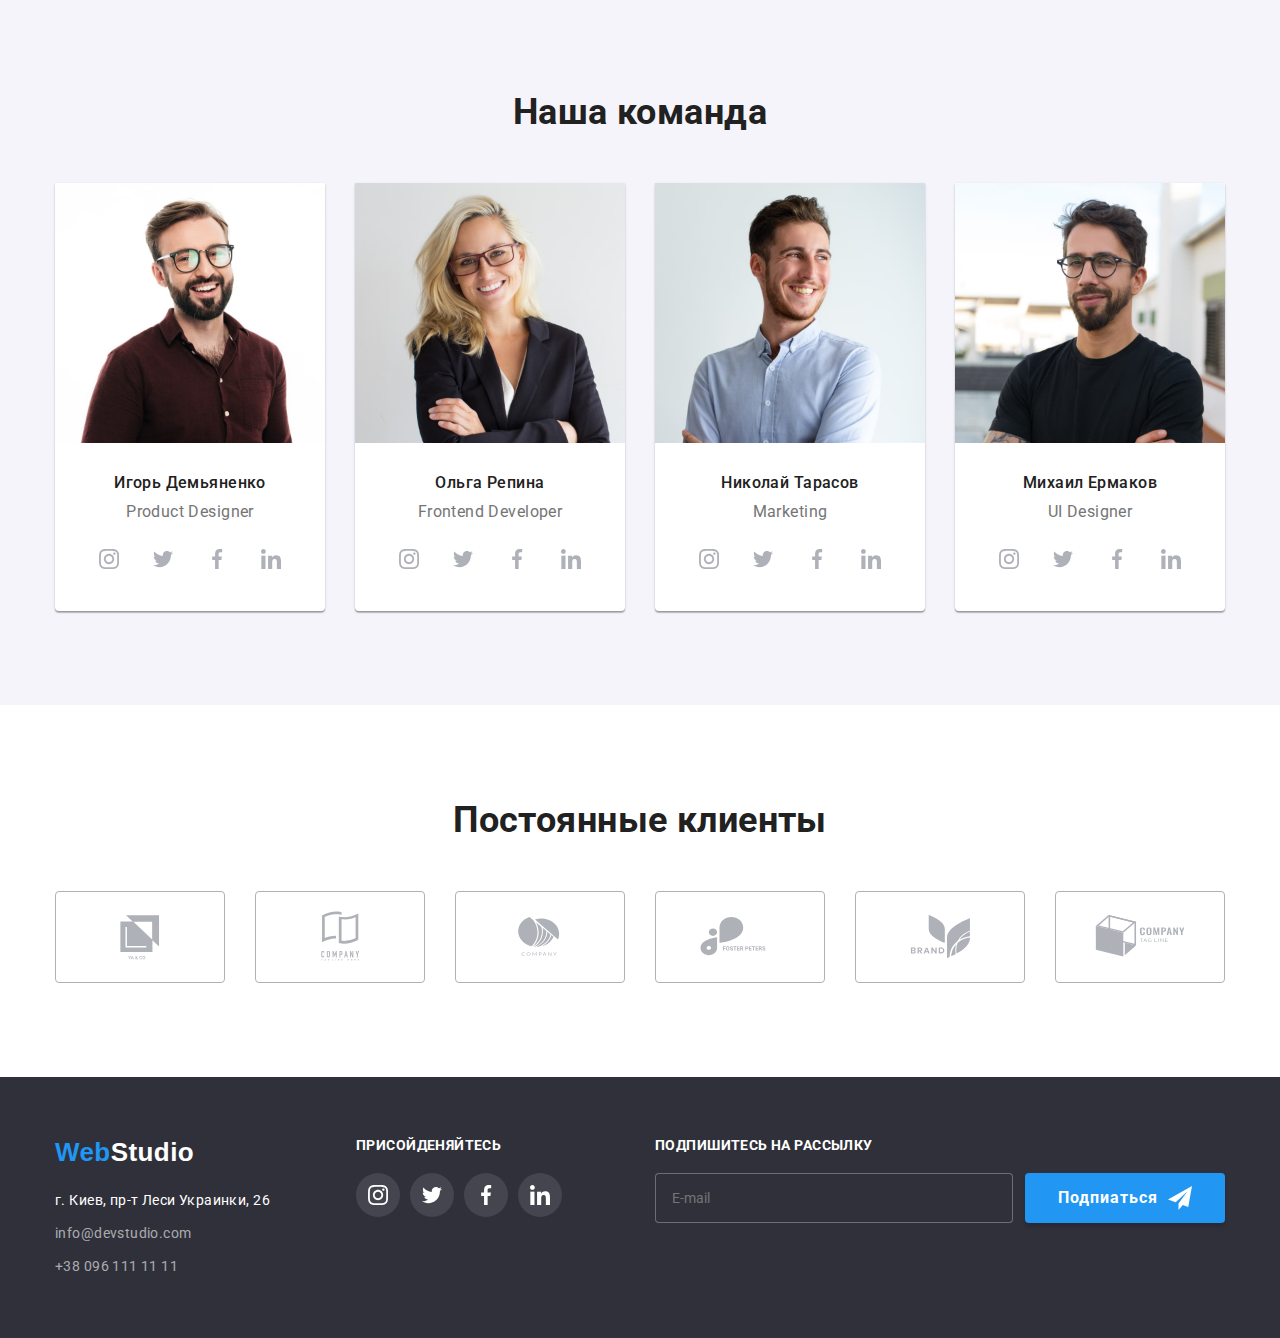
==== commit 0e8017cd: "все готово" ====
--- a/index.html
+++ b/index.html
@@ -53,7 +53,7 @@
             <section class="hero">
                 <div class="container hero-box">
                     <h1 class="hero-title">Эффективные решения для вашего бизнеса</h1>
-                    <button class="hero-btn" type="button" data-modal-open>Заказать услугу</button>
+                    <button class="hero-btn btn" type="button" data-modal-open>Заказать услугу</button>
                 </div>
             </section>
             <section class="benefits">
@@ -373,6 +373,17 @@
         </main>
         <footer class="footer">
             <div class="container footer-box">
+                <div class="subscription-box">
+                    <h2 class="subscription-title">Подпишитесь на рассылку</h2>
+                    <form class="subscription-form">
+                        <input class="subscription-input" type="email" name="user-email" required placeholder="E-mail">
+                        <button class="subscription-btn btn" type="submit">Подпиаться
+                            <svg class="subscription-icon">
+                                <use href="images/icons.svg#icon-send"></use>
+                            </svg>
+                        </button>
+                    </form>
+                </div>
                 <div class="social-box">
                     <h2 class="social-title">Присойденяйтесь</h2>
                     <ul class="social-list list">
@@ -433,33 +444,65 @@
             <div class="modal">
                 <button class="modal-btn" data-modal-close>
                     <svg class="modal-icon-close">
-                        <use href="images/icons.svg#icon-model-close"></use>
+                        <use href="images/icons.svg#icon-modal-close"></use>
                     </svg>
                 </button>
                 <p class="modal-title">Оставьте свои данные, мы вам перезвоним</p>
                 <form>
-                    <label class="form-name">
-                        Имя
-                        <input class="form-input" type="text">
-                    </label>
-                    <label class="form-name">
-                        Телефон
-                        <input class="form-input" type="text">
-                    </label>
-                    <label class="form-name">
-                        Почта
-                        <input class="form-input" type="text">
-                    </label>
-                    <label class="form-name">
-                        Комментарий
-                        <textarea class="form-textarea"></textarea>
-                    </label>
-                    <label class="form-checkbox">
-                        <input class="form-input-checkbox" type="checkbox" name="hobby" value="music" checked />
-                        Соглашаюсь с рассылкой и принимаю <a class="form-link link" href="">Условия договора</a>
-                    </label>
+                    <div class="input-box">
+                        <label class="form-name" for="user-name">Имя</label>
+                        <input class="form-input" 
+                        type="text" 
+                        name="user-name" 
+                        id="user-name"
+                        required 
+                        minlength="2">
+                        <svg class="form-icon form-icon-person">
+                            <use href="images/icons.svg#icon-person"></use>
+                        </svg>
+                    </div>
+                    <div class="input-box">
+                        <label class="form-name" for="user-phone">Телефон</label>
+                        <input class="form-input" 
+                        type="tel" 
+                        name="user-phone" 
+                        id="user-phone"
+                        required 
+                        >
+                        <svg class="form-icon form-icon-phone">
+                            <use href="images/icons.svg#icon-phone"></use>
+                        </svg>
+                    </div>
+                    <div class="input-box">
+                        <label class="form-name" for="user-email">Почта</label>
+                        <input class="form-input" type="email" name="user-email" 
+                        id="user-email" required>
+                        <svg class="form-icon-email form-icon">
+                            <use href="images/icons.svg#icon-email"></use>
+                        </svg>
+                    </div>
+                    <div class="input-box">
+                        <label class="form-name" for="user-text">Комментарий</label>
+                        <textarea class="form-textarea" id="user-text" 
+                        placeholder="Введите текст"></textarea>
+                    </div>
+                    <div class="input-box">
+                        <input class="form-input-checkbox visually-hidden" 
+                        type="checkbox" name="agreement" required
+                        id="agreement" />
+                        <label class="form-checkbox" for="agreement">
+                            <span class="checkbox-span">
+                                <svg class="checkbox-icon">
+                                    <use href="images/icons.svg#icon-check"></use>
+                                </svg>
+                            </span>
+                            Соглашаюсь с рассылкой и принимаю
+                            <a class="form-link link" href="" target="_blank" rel="noreferrer noopener">
+                                Условия договора</a>
+                        </label>
+                    </div>
                     <div class="form-btn-box" >
-                        <button class="form-btn" type="submit">Отправить</button>
+                        <button class="form-btn btn" type="submit">Отправить</button>
                     </div>
                 </form>
             </div>
--- a/css/style.css
+++ b/css/style.css
@@ -81,6 +81,25 @@
   font-size: 36px;
   line-height: calc(42 / 36);
   text-align: center;
+}
+.btn {
+  background: var(--brand-color);
+  box-shadow: 0px 4px 4px rgba(0, 0, 0, 0.15);
+  border-radius: 4px;
+  font-weight: bold;
+  font-size: 16px;
+  line-height: calc(30 / 16);
+  letter-spacing: 0.06em;
+  color: var(--first-color);
+  width: 200px;
+  height: 50px;
+  border: none;
+  transition: box-shadow 250ms cubic-bezier(0.4, 0, 0.2, 1),
+    background 250ms cubic-bezier(0.4, 0, 0.2, 1);
+}
+.btn:hover,
+.btn:focus {
+  background: var(--btn-hover);
 }
 
 /*--------------BACKDROP------------*/
@@ -125,10 +144,16 @@
   display: flex;
   justify-content: center;
   align-items: center;
+  color: var(--third-color);
+}
+.modal-btn:hover,
+.modal-btn:focus {
+  color: var(--brand-color);
 }
 .modal-icon-close {
   height: 18px;
   width: 18px;
+  fill: currentColor;
 }
 .is-hidden {
   visibility: hidden;
@@ -143,28 +168,79 @@
   color: var(--third-color);
   margin-bottom: 12px;
 }
-.form-input {
+.form-input,
+.form-textarea {
   width: 100%;
-  height: 40px;
-  margin-bottom: 10px;
   border: 1px solid rgba(33, 33, 33, 0.2);
   box-sizing: border-box;
   border-radius: 4px;
+  font-size: 14px;
+  line-height: calc(16 / 14);
+  letter-spacing: 0.01em;
+  color: var(--third-color);
+  outline: none;
+  transition: border-color 250ms cubic-bezier(0.4, 0, 0.2, 1);
+}
+.form-input {
+  height: 40px;
+  margin-bottom: 10px;
+  padding-left: 42px;
 }
 .form-textarea {
-  border: 1px solid rgba(33, 33, 33, 0.2);
-  box-sizing: border-box;
-  border-radius: 4px;
-  width: 100%;
   height: 120px;
   padding: 12px 16px;
   margin-bottom: 20px;
+  resize: none;
+}
+.form-textarea::placeholder {
+  color: rgba(117, 117, 117, 0.5);
+}
+.form-textarea::-webkit-scrollbar {
+  width: 10px;
+}
+
+.form-textarea::-webkit-scrollbar-track {
+  box-shadow: inset 0 0 6px rgba(0, 0, 0, 0.8);
+}
+
+.form-textarea::-webkit-scrollbar-thumb {
+  background-color: var(--brand-color);
+  outline: 1px solid var(--second-color);
+}
+.form-input:hover,
+.form-textarea:hover,
+.form-input:focus,
+.form-textarea:focus {
+  border-color: var(--brand-color);
 }
 .form-name {
   font-size: 12px;
   line-height: calc(14 / 12);
   letter-spacing: 0.01em;
   color: var(--second-color);
+  display: block;
+  margin-bottom: 4px;
+}
+.form-icon {
+  width: 18px;
+  height: 18px;
+  position: absolute;
+  left: 53px;
+  fill: var(--third-color);
+  transition: color 250ms cubic-bezier(0.4, 0, 0.2, 1);
+}
+.form-input:focus + .form-icon,
+.form-input:hover + .form-icon {
+  fill: var(--brand-color);
+}
+.form-icon-person {
+  top: 102px;
+}
+.form-icon-phone {
+  top: 170px;
+}
+.form-icon-email {
+  top: 238px;
 }
 .form-checkbox {
   font-size: 14px;
@@ -174,10 +250,30 @@
   justify-content: center;
   align-items: center;
 }
-.form-input-checkbox {
+.checkbox-span {
+  border: 2px solid var(--third-color);
+  border-radius: 2px;
+  box-sizing: border-box;
+  display: flex;
+  justify-content: center;
+  align-items: center;
   width: 16px;
   height: 15px;
-  margin-right: 9px;
+  margin-right: 7px;
+  transition: background-color 250ms cubic-bezier(0.4, 0, 0.2, 1);
+}
+.checkbox-icon {
+  fill: transparent;
+  width: 16px;
+  height: 15px;
+  transition: fill 250ms cubic-bezier(0.4, 0, 0.2, 1);
+}
+.form-input-checkbox:checked + .form-checkbox .checkbox-span {
+  border: none;
+  background-color: var(--brand-color);
+}
+.form-input-checkbox:checked + .form-checkbox .checkbox-icon {
+  fill: var(--first-color);
 }
 .form-link {
   color: var(--brand-color);
@@ -188,25 +284,6 @@
   display: flex;
   justify-content: center;
   margin-top: 30px;
-}
-.form-btn {
-  background: var(--brand-color);
-  box-shadow: 0px 4px 4px rgba(0, 0, 0, 0.15);
-  border-radius: 4px;
-  font-weight: bold;
-  font-size: 16px;
-  line-height: calc(30 / 16);
-  letter-spacing: 0.06em;
-  color: var(--first-color);
-  width: 200px;
-  height: 50px;
-  border: none;
-  transition: box-shadow 250ms cubic-bezier(0.4, 0, 0.2, 1),
-    background 250ms cubic-bezier(0.4, 0, 0.2, 1);
-}
-.form-btn:hover,
-.form-btn:focus {
-  background: var(--btn-hover);
 }
 /*---------------HEADER--------------*/
 .header {
@@ -297,6 +374,7 @@
   display: flex;
   flex-direction: column;
   margin-right: 70px;
+  width: 231px;
 }
 .footer-span {
   color: var(--first-color);
@@ -353,6 +431,41 @@
   height: 20px;
   width: 20px;
   fill: var(--first-color);
+}
+.subscription-box {
+  margin-left: 93px;
+}
+.subscription-title {
+  font-size: 14px;
+  line-height: calc(16 / 14);
+  text-transform: uppercase;
+  color: var(--first-color);
+  margin-bottom: 20px;
+}
+.subscription-form {
+  display: flex;
+}
+.subscription-input {
+  height: 50px;
+  border: 1px solid rgba(255, 255, 255, 0.3);
+  box-sizing: border-box;
+  background: #2f303a;
+  border-radius: 4px;
+  margin-right: 12px;
+  width: 358px;
+  color: var(--first-color);
+  outline: none;
+  padding: 15px 16px;
+}
+.subscription-btn {
+  display: flex;
+  align-items: center;
+  justify-content: center;
+}
+.subscription-icon {
+  width: 24px;
+  height: 24px;
+  margin-left: 10px;
 }
 /*---------------INDEX.HTML-----*/
 
@@ -386,25 +499,6 @@
   width: 700px;
   height: 120px;
   margin-bottom: 30px;
-}
-.hero-btn {
-  background: var(--brand-color);
-  box-shadow: 0px 4px 4px rgba(0, 0, 0, 0.15);
-  border-radius: 4px;
-  font-weight: bold;
-  font-size: 16px;
-  line-height: calc(30 / 16);
-  letter-spacing: 0.06em;
-  color: var(--first-color);
-  width: 200px;
-  height: 50px;
-  border: none;
-  transition: box-shadow 250ms cubic-bezier(0.4, 0, 0.2, 1),
-    background 250ms cubic-bezier(0.4, 0, 0.2, 1);
-}
-.hero-btn:hover,
-.hero-btn:focus {
-  background: var(--btn-hover);
 }
 
 /*---------------benefits-----*/
